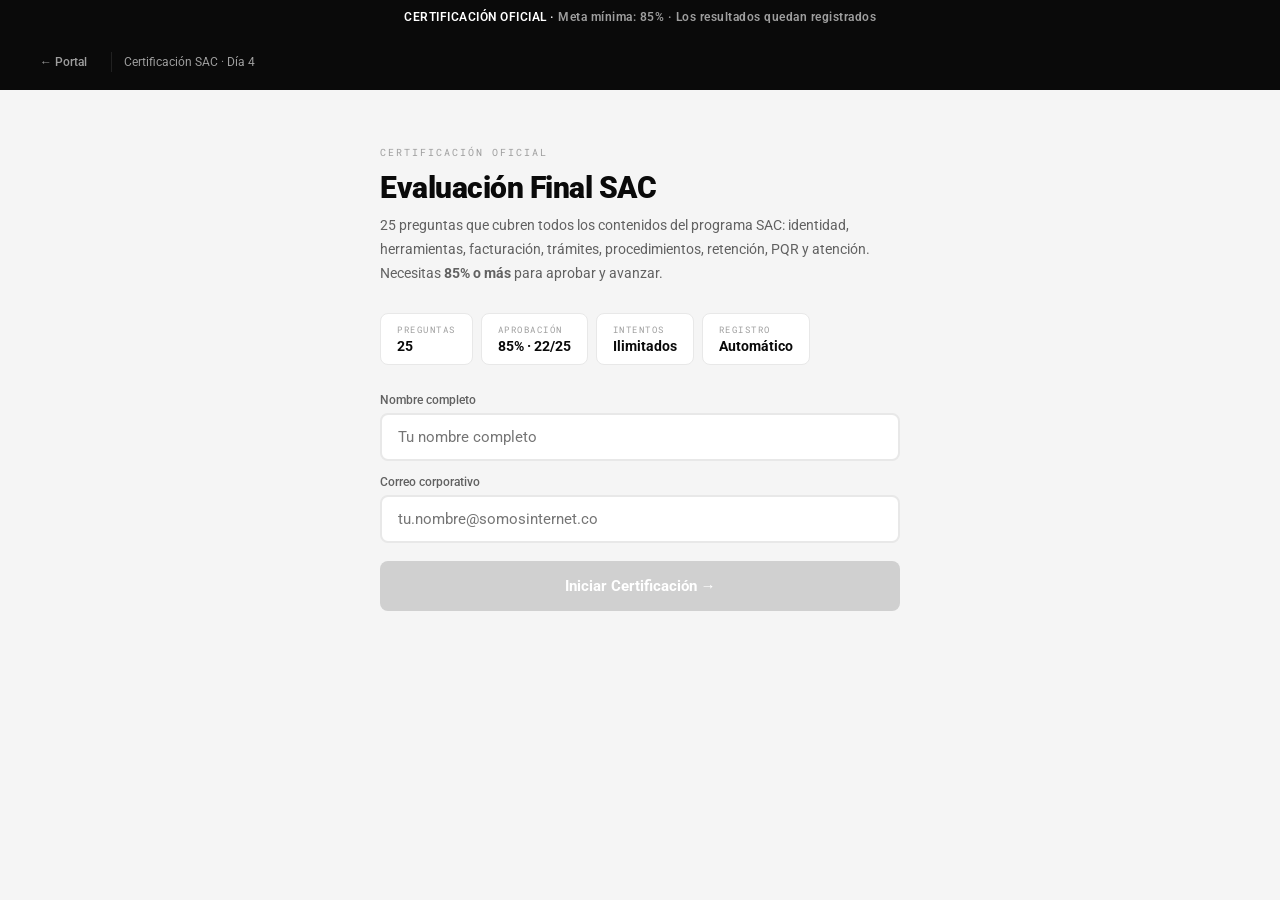
==== certificacion-sac.html @ 959b9292 "Add files via upload Portal inicial" ====
<!DOCTYPE html>
<html lang="es">
<head>
<meta charset="UTF-8">
<meta name="viewport" content="width=device-width, initial-scale=1.0">
<title>Certificación SAC · Formación Inicial · Somos Internet</title>
<link rel="stylesheet" href="quiz-styles.css">
<style>
  .cert-banner {
    background: var(--black);
    color: var(--white);
    text-align: center;
    padding: 10px 20px;
    font-size: 12px;
    font-weight: 600;
    letter-spacing: 0.5px;
  }
  .cert-banner span { color: var(--gray-400); }
  .approval-indicator {
    display: flex;
    align-items: center;
    gap: 8px;
    background: var(--white);
    border: 1px solid var(--gray-200);
    border-radius: 8px;
    padding: 12px 16px;
    margin-bottom: 20px;
    font-size: 13px;
  }
  .approval-bar-wrap { flex: 1; height: 6px; background: var(--gray-200); border-radius: 3px; overflow: hidden; }
  .approval-bar { height: 100%; background: var(--black); border-radius: 3px; transition: width 0.3s; }
  .approval-bar.passing { background: var(--green); }
  .approval-pct { font-family: 'Roboto Mono', monospace; font-size: 12px; font-weight: 700; min-width: 36px; text-align: right; }
  .approval-target { font-size: 11px; color: var(--gray-400); white-space: nowrap; }
</style>
</head>
<body>

<div class="cert-banner">CERTIFICACIÓN OFICIAL · <span>Meta mínima: 85% · Los resultados quedan registrados</span></div>

<header class="site-header">
  <div class="header-left">
    <a href="index.html" class="header-back">← Portal</a>
    <div class="header-divider"></div>
    <span class="header-quiz-name">Certificación SAC · Día 4</span>
  </div>
  <div class="header-right" id="header-info"></div>
</header>

<!-- BIENVENIDA -->
<div id="screen-welcome" class="screen active">
  <div class="welcome-wrap">
    <p class="welcome-tag">Certificación Oficial</p>
    <h1 class="welcome-title">Evaluación Final SAC</h1>
    <p class="welcome-desc">25 preguntas que cubren todos los contenidos del programa SAC: identidad, herramientas, facturación, trámites, procedimientos, retención, PQR y atención. Necesitas <strong>85% o más</strong> para aprobar y avanzar.</p>
    <div class="info-chips">
      <div class="chip"><div class="chip-label">Preguntas</div><div class="chip-value">25</div></div>
      <div class="chip"><div class="chip-label">Aprobación</div><div class="chip-value">85% · 22/25</div></div>
      <div class="chip"><div class="chip-label">Intentos</div><div class="chip-value">Ilimitados</div></div>
      <div class="chip"><div class="chip-label">Registro</div><div class="chip-value">Automático</div></div>
    </div>
    <div class="form-field">
      <label class="form-label" for="input-nombre">Nombre completo</label>
      <input class="form-input" id="input-nombre" type="text" placeholder="Tu nombre completo" oninput="validateForm()">
    </div>
    <div class="form-field">
      <label class="form-label" for="input-email">Correo corporativo</label>
      <input class="form-input" id="input-email" type="email" placeholder="tu.nombre@somosinternet.co" oninput="validateForm()">
      <span class="form-hint error-msg" id="email-error">El correo debe ser @somosinternet.co</span>
    </div>
    <button class="btn-primary" id="btn-start" onclick="iniciarQuiz()" disabled>Iniciar Certificación →</button>
  </div>
</div>

<!-- QUIZ -->
<div id="screen-quiz" class="screen">
  <div class="quiz-wrap">
    <div class="progress-header">
      <span class="progress-text" id="prog-txt">Pregunta 1 de 25</span>
      <span class="progress-score" id="prog-score">✓ 0 correctas</span>
    </div>
    <div class="progress-track"><div class="progress-fill" id="prog-fill" style="width:0%"></div></div>
    <div class="approval-indicator">
      <span class="approval-target">Meta 85%</span>
      <div class="approval-bar-wrap"><div class="approval-bar" id="approval-bar" style="width:0%"></div></div>
      <span class="approval-pct" id="approval-pct">0%</span>
    </div>
    <span class="nivel-pill" id="nivel-pill">🟡 Medio</span>
    <div class="question-card">
      <div class="q-eyebrow" id="q-num">Pregunta 1</div>
      <div class="q-text" id="q-text"></div>
    </div>
    <div class="options" id="options-container"></div>
    <div class="feedback-box" id="feedback">
      <div class="fb-title" id="fb-title"></div>
      <div class="fb-body" id="fb-body"></div>
    </div>
    <button class="btn-next" id="btn-next" onclick="siguientePregunta()">Siguiente pregunta →</button>
  </div>
</div>

<!-- GUARDANDO -->
<div id="screen-sending" class="screen">
  <div class="sending-wrap">
    <div class="spinner"></div>
    <p style="font-size:16px;font-weight:700;">Guardando certificación...</p>
    <p style="color:#9E9E9E;margin-top:8px;font-size:13px;">Un momento</p>
  </div>
</div>

<!-- RESULTADOS -->
<div id="screen-results" class="screen">
  <div class="results-wrap">
    <div class="score-block">
      <div class="score-circle" id="score-circle">
        <div class="score-pct" id="res-pct">0%</div>
        <div class="score-frac" id="res-frac">0/25</div>
      </div>
      <div class="score-info">
        <div class="score-name" id="res-name"></div>
        <div class="score-status" id="res-status"></div>
        <div class="score-msg" id="res-msg"></div>
      </div>
    </div>

    <div class="nivel-breakdown">
      <div class="nb-cell"><div class="nb-val facil" id="nb-facil">—</div><div class="nb-label">🟢 Fácil</div></div>
      <div class="nb-cell"><div class="nb-val medio" id="nb-medio">—</div><div class="nb-label">🟡 Medio</div></div>
      <div class="nb-cell"><div class="nb-val dificil" id="nb-dificil">—</div><div class="nb-label">🔴 Difícil</div></div>
    </div>

    <div class="cheat-alert" id="cheat-alert">
      <strong>⚠ Actividad registrada durante la evaluación</strong>
      <span id="cheat-detail"></span>
    </div>

    <div class="sync-msg" id="sync-msg"></div>

    <div class="review-section">
      <div class="review-title">Revisión de respuestas</div>
      <div class="review-list" id="review-list"></div>
    </div>

    <button class="btn-retry" onclick="reiniciar()">Volver a intentar</button>
    <button class="btn-portal" onclick="window.location.href='index.html'">← Volver al Portal</button>
  </div>
</div>

<script src="quiz-engine.js"></script>
<script>

// ── 25 PREGUNTAS CERTIFICACIÓN SAC ──────────────────────────────
// Cobertura: identidad (3) · herramientas (2) · planes (2) ·
// facturación (3) · prorrateo (2) · estados del servicio (2) ·
// trámites-traslado (2) · suspensión temporal (2) ·
// cambio titular (1) · tickets-escalamientos (2) · retención (2) ·
// PQR (2) · protección datos (1)
const PREGUNTAS_CERT = [
  // ── IDENTIDAD Y MARCA ────────────────────────────────────────
  {
    nivel: 'facil',
    texto: '¿Cuáles son los tres diferenciadores principales de Somos frente a una Telco tradicional como Claro o Tigo?',
    opciones: [
      'Precios más bajos en todos los planes, cobertura nacional y servicio 24/7',
      'Sin cláusula de permanencia, velocidades simétricas reales y 30 días de prueba gratuita',
      'Fibra óptica propia, técnicos tercerizados y facturación digital',
      'Atención 24/7, cobertura en todas las ciudades y sin límite de datos',
    ],
    correcta: 1,
    explicacion: 'Los diferenciadores clave de Somos son: sin cláusula de permanencia (el cliente puede irse cuando quiera sin penalización), velocidades simétricas reales (misma velocidad de subida y bajada) y 30 días de prueba gratuita. Los técnicos son propios, no tercerizados.',
  },
  {
    nivel: 'facil',
    texto: '¿Qué tipo de cliente es considerado B2B VIP en Somos?',
    opciones: [
      'Cualquier empresa que pague con NIT, sin importar el monto',
      'El cliente que tiene exactamente 10 servicios activos simultáneos',
      'Un cliente que cumple uno o más criterios: múltiples servicios, NIT madre/hijos, facturación significativa, múltiples sedes o cuenta estratégica con KAM asignado',
      'Solo los clientes de grandes corporaciones con más de 500 empleados',
    ],
    correcta: 2,
    explicacion: 'B2B VIP no tiene un criterio único — puede cumplir uno o varios: múltiples servicios activos, estructura NIT madre/hijos, facturación mensual significativa, múltiples sedes, cuenta estratégica o con KAM asignado. No es un número fijo de servicios ni un tamaño mínimo de empresa.',
  },
  {
    nivel: 'medio',
    texto: 'El protocolo de validación de identidad establece que hay 3 datos obligatorios. ¿Cuáles son y en qué momento se documenta que la validación fue exitosa?',
    opciones: [
      'Nombre, documento y correo. Se documenta después de gestionar el caso.',
      'Nombre completo del titular, número de documento registrado en Artemis y teléfono de contacto. Se documenta ANTES de gestionar cualquier acción.',
      'Nombre, documento y dirección del servicio. Se documenta solo si el cliente lo solicita.',
      'Nombre, correo y número de cuenta. Se documenta al cerrar la interacción.',
    ],
    correcta: 1,
    explicacion: 'Los 3 datos obligatorios son: nombre completo del titular, documento de identidad registrado en Artemis y teléfono de contacto. La documentación en Artemis de que la validación fue exitosa se hace ANTES de gestionar — no al final. Si no se documenta, el proceso no es válido.',
  },
  // ── HERRAMIENTAS ─────────────────────────────────────────────
  {
    nivel: 'facil',
    texto: '¿Cuál es la función específica de cada herramienta? Artemis · Selene · Wompi · Voxiplant',
    opciones: [
      'Artemis = pagos · Selene = CRM · Wompi = chats · Voxiplant = monitoreo red',
      'Artemis = CRM y facturación · Selene = chats WhatsApp · Wompi = pasarela de pago · Voxiplant = plataforma de llamadas',
      'Artemis = CRM y facturación · Selene = llamadas · Wompi = tickets · Voxiplant = chats',
      'Artemis = monitoreo · Selene = CRM · Wompi = facturación · Voxiplant = pagos',
    ],
    correcta: 1,
    explicacion: 'Artemis es el CRM y sistema de facturación (perfiles, estados, trámites). Selene centraliza los chats de WhatsApp. Wompi es la pasarela de pago principal para verificar y localizar pagos. Voxiplant es la plataforma de llamadas.',
  },
  {
    nivel: 'medio',
    texto: 'Un cliente dice que pagó hace 3 días y no puede navegar. Al buscar en Wompi no aparece ningún pago reciente con su documento. ¿Cuál es el proceso correcto?',
    opciones: [
      'Reconectar el servicio porque el cliente dice que pagó y la buena fe es suficiente',
      'Decirle que el pago no existe y que debe volver a pagar para reconectar',
      'Buscar también en PayU (pasarela legacy), y si tampoco aparece, crear un ticket de verificación de pago con todos los datos del cliente e informarle el tiempo de respuesta del Back Office',
      'Pedirle el comprobante de pago y reconectar inmediatamente si lo envía',
    ],
    correcta: 2,
    explicacion: 'El proceso es: 1) Buscar en Wompi (pasarela actual). 2) Si no aparece, buscar en PayU (pasarela legacy para pagos anteriores). 3) Si tampoco aparece, crear ticket de verificación de pago — nunca reconectar sin verificación en el sistema, pero tampoco pedirle que vuelva a pagar sin confirmar primero.',
  },
  // ── PLANES ──────────────────────────────────────────────────
  {
    nivel: 'facil',
    texto: 'Un cliente vive en un edificio estrato 5 y quiere el plan PRO 2.0. ¿Cuánto paga y qué incluye?',
    opciones: [
      '$100.000/mes · hasta 2 Gbps · routers ilimitados · equipo Orb · soporte VIP 24/7',
      '$120.000/mes · hasta 2 Gbps · routers ilimitados · equipo Orb · soporte VIP 24/7',
      '$120.000/mes · hasta 1 Gbps · hasta 2 routers · sin Orb · soporte 24/7 estándar',
      '$100.000/mes · hasta 2 Gbps · hasta 2 routers · equipo Orb · soporte VIP 24/7',
    ],
    correcta: 1,
    explicacion: 'Para estratos 4, 5 y 6 el plan PRO 2.0 cuesta $120.000/mes (IVA incluido). Incluye: hasta 2 Gbps, puntos cableados ilimitados, routers ilimitados, equipo Orb y soporte VIP 24/7. Los $100.000 son para estratos 1, 2 y 3.',
  },
  {
    nivel: 'medio',
    texto: 'Un cliente con el plan "PRO 750 megas" llama preguntando si puede renovar ese plan. ¿Qué le dices?',
    opciones: [
      'Que sí puede renovar el plan porque es un cliente activo',
      'Que ese plan ya no está vigente — no se puede contratar ni renovar, aunque clientes activos pueden mantenerlo si ya lo tienen',
      'Que debe actualizar obligatoriamente al PRO 2.0',
      'Que debe comunicarse con el área comercial para tramitar la renovación',
    ],
    correcta: 1,
    explicacion: 'El plan PRO 750 megas está en la lista de planes no vigentes. No se puede contratar ni renovar. Si el cliente ya lo tiene activo, puede mantenerlo, pero no puede ser re-contratado. Es importante explicarlo correctamente sin generar alarma ni forzar un cambio de plan.',
  },
  // ── FACTURACIÓN ─────────────────────────────────────────────
  {
    nivel: 'facil',
    texto: '¿Qué diferencia hay entre la facturación automática y la manual en Somos?',
    opciones: [
      'La automática es para clientes PRO y la manual para clientes Essential',
      'La automática genera el link de pago por sistema y lo envía 10 días antes del vencimiento. La manual es para clientes especiales como B2B VIP: Finanzas genera la factura electrónica y el cliente paga directamente a una cuenta bancaria',
      'Ambas son iguales — la diferencia es solo el canal por el que llega al cliente (correo vs WhatsApp)',
      'La automática aplica cuando el cliente tiene domiciliación bancaria y la manual cuando paga en efectivo',
    ],
    correcta: 1,
    explicacion: 'La facturación automática genera el link de pago por sistema y lo envía 10 días antes del vencimiento. La manual es para clientes especiales (B2B VIP): Finanzas genera la factura electrónica y el cliente paga directamente a una cuenta bancaria. El analista no crea pre-invoice para clientes B2B VIP — escala al BPO si no encuentran la factura en Wompi.',
  },
  {
    nivel: 'medio',
    texto: 'Un cliente B2B VIP llama diciendo que no recibió su factura del mes. ¿Qué hace el analista?',
    opciones: [
      'Crear un pre-invoice desde Artemis y enviárselo por WhatsApp',
      'Buscar la factura en Wompi y enviársela si está disponible. Si no aparece en Wompi, escalar al BPO — no crear pre-invoice para estos clientes',
      'Transferirlo al área comercial porque los B2B VIP tienen ejecutivo asignado',
      'Reenviarle el link de pago automático que el sistema genera',
    ],
    correcta: 1,
    explicacion: 'Para B2B VIP: 1) Buscar en Wompi si está disponible. 2) Si no aparece, escalar al BPO. NO se crea pre-invoice para clientes B2B VIP — ese proceso aplica solo para clientes B2C. Los B2B VIP tienen facturación manual gestionada por Finanzas.',
  },
  {
    nivel: 'medio',
    texto: '¿Cuándo se envía el link de pago al cliente y cómo se hace correctamente?',
    opciones: [
      'Siempre que el cliente lo pide, se genera desde Wompi y se envía por WhatsApp personal del analista',
      'Solo cuando el cliente no ha recibido el link automático. Se verifica primero en Artemis que el automático no llegó, se confirma el canal registrado y se reenvía desde Artemis por canal oficial',
      'El link se envía automáticamente todos los días 1 del mes sin intervención del analista',
      'Se envía siempre por correo electrónico 30 días antes del vencimiento',
    ],
    correcta: 1,
    explicacion: 'El link de pago solo se reenvía cuando el automático no llegó. El proceso: 1) Verificar en Artemis que el link automático fue enviado y no llegó. 2) Confirmar el número de WhatsApp o correo registrado. 3) Reenviar desde Artemis por canal oficial. Nunca por canales personales del analista.',
  },
  // ── PRORRATEO ───────────────────────────────────────────────
  {
    nivel: 'medio',
    texto: 'CASO\n\nAndrés Torres dice: "Me cobraron $87.000 este mes pero mi plan Essential (estrato 1-3) es de $63.000. ¿Por qué me cobraron más?"\n\nEl servicio se activó el día 14 del mes. ¿Cuál es la explicación correcta?',
    opciones: [
      'Hubo un error en el sistema — se debe escalar a Cobranzas para que lo corrijan',
      'Le aplicaron un descuento por ser cliente nuevo que solo aplica el primer mes',
      'El cobro corresponde a un prorrateo: $63.000 ÷ 30 días = $2.100/día × ~17 días activos desde el día 14 = ~$35.700, más el mes siguiente adelantado. Eso no suma $87.000 — hay que revisar si hay otro cargo adicional',
      'Es el cobro proporcional a los días de servicio activo desde el día 14 hasta el final del ciclo',
    ],
    correcta: 3,
    explicacion: '$63.000 ÷ 30 días = $2.100/día. Con activación el día 14, tuvo ~17 días activos: 17 × $2.100 ≈ $35.700. La factura de $87.000 no corresponde solo al prorrateo del plan — hay que revisar qué otros servicios o cargos adicionales están incluidos. La respuesta D es la más correcta conceptualmente aunque debe complementarse con una revisión.',
  },
  {
    nivel: 'dificil',
    texto: 'Un cliente con plan Essential ($75.000/mes, estrato 4) activó un TV Box adicional ($10.000/mes) hace 20 días, con ciclo de facturación de 30 días. ¿Cuánto aprox. incluye la próxima factura por concepto del TV Box?',
    opciones: [
      '$10.000 — el mes completo del TV Box',
      '$6.667 — solo el prorrateo de 20 días ya consumidos',
      '$16.667 — el prorrateo de 20 días ($6.667) más el mes recurrente adelantado ($10.000)',
      '$20.000 — cobro doble por política de activación tardía',
    ],
    correcta: 2,
    explicacion: '$10.000 ÷ 30 días = $333/día. Prorrateo de 20 días = $333 × 20 = $6.667. Más el mes recurrente adelantado de $10.000. Total por TV Box = ~$16.667. Esto es normal y se explica al cliente como el ajuste para alinear el TV Box con la fecha de corte de su cuenta.',
  },
  // ── ESTADOS DEL SERVICIO ─────────────────────────────────────
  {
    nivel: 'facil',
    texto: '¿Cuál es la diferencia fundamental entre un servicio en estado "Congelado" y uno en estado "Suspendido"?',
    opciones: [
      'Congelado = sin internet pero sigue facturando. Suspendido = sin internet y sin facturación',
      'Congelado = suspensión temporal voluntaria del cliente con factura congelada y fecha de reactivación definida. Suspendido = corte por mora que se reactiva al verificar el pago',
      'Ambos significan que el cliente no tiene internet — la diferencia es solo administrativa',
      'Congelado = traslado en proceso. Suspendido = cancelación definitiva',
    ],
    correcta: 1,
    explicacion: 'Congelado = el cliente pidió voluntariamente pausar el servicio por un período definido (30-60 días). La factura se congela — no hay cobro durante ese tiempo. Se reactiva automáticamente en la fecha acordada. Suspendido = corte por falta de pago (mora). Se reactiva al verificar el pago en el sistema. Confundirlos es uno de los errores más comunes y tiene impacto directo en la gestión.',
  },
  {
    nivel: 'medio',
    texto: 'Un servicio aparece como "Retirado" en Artemis. El cliente llama diciendo que canceló hace 3 meses pero ahora quiere volver a contratar. ¿Qué pasa?',
    opciones: [
      'Se puede reconectar el servicio directamente desde Artemis sin trámite adicional',
      'El estado Retirado significa cancelación definitiva — requiere un nuevo proceso de instalación completo, no una simple reactivación',
      'Se puede reactivar pagando la deuda pendiente si la hay',
      'El servicio Retirado se puede reconectar dentro de los 6 meses siguientes a la cancelación',
    ],
    correcta: 1,
    explicacion: 'El estado Retirado es cancelación definitiva — el servicio fue desinstalado. No se puede reconectar como una simple reactivación. Requiere un proceso nuevo de instalación completo, como si fuera un cliente nuevo. Esto es diferente a Suspendido (que sí se reactiva con el pago) o Congelado (que se reactiva automáticamente).',
  },
  // ── TRASLADO ─────────────────────────────────────────────────
  {
    nivel: 'medio',
    texto: '¿Cuáles son los dos requisitos MÁS IMPORTANTES a verificar antes de poder gestionar un traslado de servicio?',
    opciones: [
      'Que el cliente tenga más de 3 meses de antigüedad y que su plan sea el más reciente',
      'Que la suscripción esté en estado ACTIVO y que exista cobertura de Somos en la nueva dirección',
      'Que el cliente esté al día en pagos y que la nueva dirección esté en la misma ciudad',
      'Que no haya visitas técnicas pendientes y que el cliente firme una nueva cláusula',
    ],
    correcta: 1,
    explicacion: 'Los dos requisitos fundamentales para un traslado son: 1) Suscripción en estado ACTIVO — si está Suspendida, el cliente debe normalizar su cuenta primero. 2) Cobertura en la nueva dirección — se verifica en Artemis desde el menú Expansión > Sites. Sin estos dos, no se puede proceder con el traslado.',
  },
  {
    nivel: 'dificil',
    texto: 'Al gestionar un traslado, el sistema muestra que el nuevo edificio es estrato 3 pero el cliente venía pagando $120.000/mes (PRO 2.0, estrato 4-6). ¿Qué debe hacer el analista?',
    opciones: [
      'Crear el traslado con el mismo precio porque el cliente ya es cliente activo',
      'Informar al cliente que el plan y su valor pueden ajustarse según el estrato socioeconómico del nuevo edificio y explicarle el nuevo precio ($100.000/mes para PRO 2.0 en estrato 1-3) antes de confirmar el traslado',
      'Cancelar el traslado porque no se pueden gestionar cambios de precio simultáneos con traslados',
      'Aplicar el nuevo precio directamente sin consultar al cliente porque es un ajuste automático del sistema',
    ],
    correcta: 1,
    explicacion: 'El analista debe informar proactivamente al cliente que el precio puede cambiar según el estrato del nuevo edificio. En este caso, el PRO 2.0 en estrato 3 cuesta $100.000/mes (vs $120.000/mes actual). Se informa antes de confirmar — no se aplica sin consultar, pero tampoco se bloquea el traslado por eso.',
  },
  // ── SUSPENSIÓN TEMPORAL ──────────────────────────────────────
  {
    nivel: 'medio',
    texto: 'Un cliente pide suspender su servicio por 45 días a partir de mañana porque se va de viaje. La suscripción está activa y ya pagó varias facturas. ¿Cuándo inicia realmente la suspensión?',
    opciones: [
      'Mañana, como el cliente lo pidió',
      'En la próxima fecha de corte — la suspensión siempre inicia en la próxima fecha de corte, no en la fecha de solicitud',
      'El mismo día que se crea la solicitud en Artemis',
      'En la fecha que el analista defina según disponibilidad del sistema',
    ],
    correcta: 1,
    explicacion: 'La suspensión temporal SIEMPRE inicia en la próxima fecha de corte, independientemente de la fecha en que se solicite. Esto es una regla sin excepción que debe comunicarse al cliente claramente al momento de gestionar la solicitud para evitar malentendidos.',
  },
  {
    nivel: 'dificil',
    texto: 'CASO\n\nCarlos Jiménez usó una suspensión temporal de 30 días en febrero. Ahora en noviembre quiere suspender nuevamente por 60 días. La suscripción está activa y facturable.\n\n¿La solicitud procede?',
    opciones: [
      'Sí — han pasado más de 6 meses desde la última suspensión',
      'No — la suspensión temporal solo puede usarse una vez por año y ya fue utilizada en el mismo año calendario',
      'Sí — pero solo puede pedir 30 días porque ya usó 30 días del cupo anual de 60',
      'Depende — si el formador aprueba, se puede hacer una excepción',
    ],
    correcta: 1,
    explicacion: 'La suspensión temporal es un beneficio que solo puede utilizarse UNA VEZ POR AÑO. Carlos ya usó su cupo en febrero del mismo año. Aunque ahora quiere suspender en noviembre, y aunque han pasado varios meses, sigue siendo el mismo año. La solicitud no procede y debe informársele correctamente.',
  },
  // ── CAMBIO DE TITULARIDAD ────────────────────────────────────
  {
    nivel: 'dificil',
    texto: 'CASO\n\nSofia Herrera llama diciendo que su mamá (titular del servicio) falleció hace un mes y quiere poner el servicio a su nombre. No tiene ningún tipo de contacto posible con la titular anterior.\n\n¿Cuál es la acción correcta?',
    opciones: [
      'Actualizar el nombre en Artemis inmediatamente por razones humanitarias',
      'El trámite normal de cambio de titularidad no aplica porque el titular no puede autorizar. Escalar el caso a Back Office o área legal especificando la situación, ya que requiere tratamiento especial con documentación de sucesión o equivalente',
      'Cancelar el servicio de la mamá e iniciar una nueva instalación a nombre de Sofía',
      'Negarse a gestionar porque sin autorización del titular nunca se puede hacer nada',
    ],
    correcta: 1,
    explicacion: 'Este es un caso especial — el titular no puede dar autorización porque falleció. El proceso estándar de cambio de titularidad no aplica directamente. El analista debe escalar a Back Office o área legal especificando la situación para que se gestione con la documentación apropiada (documento de defunción, etc.). No se actualiza en Artemis directamente, pero tampoco se niega el servicio sin orientar al cliente.',
  },
  // ── TICKETS Y ESCALAMIENTOS ──────────────────────────────────
  {
    nivel: 'medio',
    texto: '¿Cuál es la información obligatoria que debe tener un ticket antes de enviarlo a Back Office?',
    opciones: [
      'Nombre del cliente y descripción breve del problema',
      'Número de cuenta · Descripción del caso en hechos concretos · Historial de contactos previos · Lo que el cliente espera como solución',
      'Número de caso, nombre del analista y fecha de creación',
      'Solo el número de cuenta y el tipo de ticket',
    ],
    correcta: 1,
    explicacion: 'Un ticket incompleto genera un retraso porque Back Office lo devuelve. Los 4 datos obligatorios son: número de cuenta, descripción en hechos concretos (no opiniones ni interpretaciones), historial de contactos previos y lo que el cliente espera como solución. Sin esta información, el BO no puede gestionar.',
  },
  {
    nivel: 'dificil',
    texto: 'CASO\n\nUn cliente necesita urgente un link de pago manual porque el sistema no lo generó. Ya pasaron las 3:00 PM y el Back Office cierra a las 5:00 PM. El analista crea el ticket pero no coloca el monto ni el canal de envío porque "eso lo sabe el BO".\n\n¿Qué problema genera esto?',
    opciones: [
      'Ninguno — el BO tiene acceso a Artemis y puede ver toda la información del cliente',
      'El ticket será devuelto por información incompleta. El BO necesita el monto y el canal explícitos en el ticket — si se devuelve fuera de horario, el cliente sigue sin poder pagar. El error está en el analista, no en el BO',
      'El BO puede asumir el canal por defecto (WhatsApp) y gestionar con el monto de la última factura',
      'No es un error grave porque los tickets urgentes tienen prioridad automática',
    ],
    correcta: 1,
    explicacion: 'Esta es exactamente la situación de error crítico en tickets de link manual. El BO NECESITA el monto y el canal explícitos — no los asume ni los busca. Un ticket incompleto se devuelve. Si se devuelve tarde, el cliente no puede pagar ese día. La responsabilidad es del analista que creó el ticket incompleto.',
  },
  // ── RETENCIÓN ────────────────────────────────────────────────
  {
    nivel: 'medio',
    texto: 'Un cliente dice que se quiere ir porque Claro le ofrece lo mismo más barato. ¿Cuál es la secuencia correcta de acciones en retención?',
    opciones: [
      'Ofrecerle inmediatamente un 20% de descuento para retenerlo antes de que cuelgue',
      'Identificar la causa raíz escuchando sin interrumpir → responder con diferenciadores de Somos (velocidades simétricas, sin permanencia, 30 días gratis, técnicos propios) → solo si persiste, escalar a ofertas según protocolo',
      'Transferirlo al área de Retención porque ese caso supera las competencias del analista de PQR',
      'Decirle que Claro tiene mala calidad y convencerlo de que Somos es mejor sin escuchar su motivo real',
    ],
    correcta: 1,
    explicacion: 'El protocolo de retención es escalonado: primero escuchar para identificar la causa raíz, luego responder con los diferenciadores reales de Somos, y solo si el cliente persiste, escalar a ofertas concretas. El 50% de descuento jamás es la primera oferta. No se invalida lo que ofrece la competencia sin primero entender por qué el cliente quiere irse.',
  },
  // ── PQR ─────────────────────────────────────────────────────
  {
    nivel: 'medio',
    texto: '¿Cuándo se debe abrir un formulario de PQR y cuál es el tiempo de respuesta que se le da al cliente?',
    opciones: [
      'Siempre que el cliente llama. Tiempo de respuesta: 5 días hábiles',
      'Solo cuando el cliente exige una corrección formal o deja constancia de una insatisfacción. Tiempo: 15 días hábiles. Se entrega el CUN como constancia del radicado',
      'Solo para quejas por facturación. Tiempo: 30 días calendario',
      'Cuando el analista considera que el caso es complejo. No hay tiempo fijo de respuesta',
    ],
    correcta: 1,
    explicacion: 'PQR se abre cuando el cliente exige corrección de algo o formaliza una insatisfacción — no para consultas informativas simples. El tiempo de respuesta es 15 días hábiles. El CUN es obligatorio: es la constancia del radicado que debe entregarse al cliente y registrarse en Artemis. Sin CUN, el caso no existe en el sistema.',
  },
  {
    nivel: 'dificil',
    texto: 'Al llenar el formulario de PQR, el cliente dice literalmente: "Es que el internet siempre me falla y ya estoy muy cansado de tanto inconveniente con esta empresa". ¿Cómo se escribe en el campo descripción del formulario?',
    opciones: [
      '"El cliente reporta intermitencia en el servicio de internet y expresa inconformidad con la calidad del servicio"',
      '"El cliente dice que el internet siempre le falla y que está muy cansado de tantos inconvenientes con la empresa" — se transcribe TAL CUAL lo dice el cliente, sin modificar ni interpretar',
      '"Se evidencia problema técnico recurrente con posible causa en el nodo del edificio"',
      '"Cliente insatisfecho por fallas técnicas — se requiere revisión prioritaria por parte del área de Soporte"',
    ],
    correcta: 1,
    explicacion: 'El campo descripción del formulario de PQR debe transcribirse TAL CUAL lo dice el cliente — sin modificar, sin interpretar, sin usar lenguaje técnico que el cliente no usó. Esto es una regla crítica del proceso PQR. Las opciones A, C y D son interpretaciones o reescrituras del analista, lo cual no está permitido.',
  },
  // ── PROTECCIÓN DE DATOS ──────────────────────────────────────
  {
    nivel: 'dificil',
    texto: 'Un cliente pide el teléfono de su vecino del apto 502 que también tiene Somos, para devolverle un router prestado. ¿Qué haces?',
    opciones: [
      'Buscar al vecino en Artemis y compartir el teléfono ya que es para algo positivo',
      'Pedirle el nombre del vecino, verificar si es cliente y compartir solo el teléfono si coincide',
      'Explicarle que bajo ninguna circunstancia se comparten datos de un cliente con otro tercero (Ley 1581 de 2012) y sugerirle una alternativa para contactar a su vecino por otros medios',
      'Transferir la solicitud al área legal para que ellos decidan si procede',
    ],
    correcta: 2,
    explicacion: 'Bajo ninguna circunstancia se comparten datos personales de un cliente con un tercero, sin importar el motivo. La Ley 1581 de 2012 (Ley de Protección de Datos) lo prohíbe sin autorización expresa del titular. El analista debe explicarlo con claridad y sugerir una alternativa (contactar directamente al vecino en persona, por ejemplo).',
  },
];

// ── Instancia del motor ─────────────────────────────────────────
const quiz = new SomosQuiz({
  title: 'Certificación SAC',
  quizId: 'certificacion_sac_dia4',
  minApproval: 85,
  preguntas: PREGUNTAS_CERT,
  shuffleQuestions: true,
  shuffleOptions: false,
  trackCheating: true,
});

// ── Validación y flujo ──────────────────────────────────────────
function validateForm() {
  const nombre = document.getElementById('input-nombre').value.trim();
  const email = document.getElementById('input-email').value.trim();
  const emailOk = /^[a-zA-Z0-9._%+-]+@somosinternet\.co$/i.test(email);
  const emailInput = document.getElementById('input-email');
  const emailError = document.getElementById('email-error');
  if (email.length > 5 && !emailOk) { emailInput.classList.add('error'); emailError.style.display = 'block'; }
  else { emailInput.classList.remove('error'); emailError.style.display = 'none'; }
  document.getElementById('btn-start').disabled = !(nombre.length >= 3 && emailOk);
}

function showScreen(id) {
  document.querySelectorAll('.screen').forEach(s => s.classList.remove('active'));
  document.getElementById(id).classList.add('active');
  window.scrollTo(0, 0);
}

function iniciarQuiz() {
  const nombre = document.getElementById('input-nombre').value.trim();
  const email = document.getElementById('input-email').value.trim();
  quiz.start(nombre, email);
  document.getElementById('header-info').textContent = nombre;
  showScreen('screen-quiz');
  renderPregunta();
  quiz.markQuestionStart();
}

function updateApprovalBar() {
  const total = quiz.preguntasActivas.length;
  const remaining = total - quiz.current;
  const maxPossible = quiz.score + remaining;
  const currentPct = quiz.current > 0 ? Math.round((quiz.score / quiz.current) * 100) : 0;
  const bar = document.getElementById('approval-bar');
  const pctEl = document.getElementById('approval-pct');
  if (quiz.current > 0) {
    pctEl.textContent = currentPct + '%';
    bar.style.width = Math.min(currentPct, 100) + '%';
    bar.className = 'approval-bar' + (currentPct >= 85 ? ' passing' : '');
  }
}

function renderPregunta() {
  const q = quiz.preguntasActivas[quiz.current];
  const total = quiz.preguntasActivas.length;
  const pct = Math.round((quiz.current / total) * 100);
  document.getElementById('prog-fill').style.width = pct + '%';
  document.getElementById('prog-txt').textContent = `Pregunta ${quiz.current + 1} de ${total}`;
  document.getElementById('prog-score').textContent = `✓ ${quiz.score} correctas`;
  const pill = document.getElementById('nivel-pill');
  pill.textContent = nivelLabel(q.nivel);
  pill.className = 'nivel-pill ' + nivelBadgeClass(q.nivel);
  document.getElementById('q-num').textContent = `Pregunta ${quiz.current + 1}`;
  document.getElementById('q-text').textContent = q.texto;
  const container = document.getElementById('options-container');
  container.innerHTML = '';
  const letters = ['A', 'B', 'C', 'D'];
  q.opciones.forEach((op, i) => {
    const div = document.createElement('div');
    div.className = 'option';
    div.innerHTML = `<span class="opt-letter">${letters[i]}</span><span>${op}</span>`;
    div.onclick = () => seleccionar(i);
    container.appendChild(div);
  });
  document.getElementById('feedback').style.display = 'none';
  document.getElementById('btn-next').style.display = 'none';
  updateApprovalBar();
}

function seleccionar(idx) {
  const result = quiz.answer(idx);
  const opts = document.querySelectorAll('.option');
  opts.forEach(o => { o.classList.add('disabled'); o.onclick = null; });
  opts[idx].classList.add(result.isCorrect ? 'correct' : 'wrong');
  if (!result.isCorrect) opts[result.correcta].classList.add('correct');
  const fb = document.getElementById('feedback');
  const title = document.getElementById('fb-title');
  fb.className = 'feedback-box ' + (result.isCorrect ? 'correct' : 'wrong');
  title.className = 'fb-title ' + (result.isCorrect ? 'correct' : 'wrong');
  title.textContent = result.isCorrect ? '✅ ¡Correcto!' : '❌ Incorrecto';
  document.getElementById('fb-body').textContent = result.explicacion;
  fb.style.display = 'block';
  document.getElementById('prog-score').textContent = `✓ ${quiz.score} correctas`;
  const btn = document.getElementById('btn-next');
  btn.textContent = quiz.current < quiz.preguntasActivas.length - 1 ? 'Siguiente pregunta →' : 'Ver resultados →';
  btn.style.display = 'block';
}

function siguientePregunta() {
  quiz.next();
  if (quiz.current < quiz.preguntasActivas.length) { renderPregunta(); quiz.markQuestionStart(); }
  else terminar();
}

async function terminar() {
  showScreen('screen-sending');
  const saved = await quiz.save();
  mostrarResultados(saved);
}

function mostrarResultados(saved) {
  const r = quiz.getResults();
  const approved = r.pct >= 85;
  document.getElementById('res-pct').textContent = r.pct + '%';
  document.getElementById('res-frac').textContent = r.score + '/' + r.total;
  document.getElementById('res-name').textContent = quiz.userName;
  const circle = document.getElementById('score-circle');
  circle.className = 'score-circle ' + (approved ? 'approved' : 'failed');
  const status = document.getElementById('res-status');
  status.className = 'score-status ' + (approved ? 'approved' : 'failed');
  status.textContent = approved ? '✅ CERTIFICACIÓN APROBADA' : '❌ NO APROBADO — Refuerzo requerido';
  document.getElementById('res-msg').textContent = resultMessage(r.pct, 85);
  ['facil', 'medio', 'dificil'].forEach(n => {
    const el = document.getElementById('nb-' + n);
    el.textContent = r.byNivel[n] ? r.byNivel[n].correct + '/' + r.byNivel[n].total : '—';
  });
  if (r.tabSwitches > 0 || r.focusLosses > 1) {
    const al = document.getElementById('cheat-alert');
    al.style.display = 'block';
    document.getElementById('cheat-detail').textContent = `Cambios de pestaña: ${r.tabSwitches} · Pérdidas de foco: ${r.focusLosses}. Esta información quedó registrada con el resultado.`;
  }
  const syncEl = document.getElementById('sync-msg');
  syncEl.style.display = 'block';
  syncEl.className = 'sync-msg ' + (saved ? 'sync-ok' : 'sync-fail');
  syncEl.textContent = saved ? '✅ Certificación registrada correctamente.' : '⚠ No se pudo registrar automáticamente. Informa tu puntaje al formador: ' + r.pct + '%';
  const list = document.getElementById('review-list');
  list.innerHTML = '';
  quiz.userAnswers.forEach((a, i) => {
    const div = document.createElement('div');
    div.className = 'review-item ' + (a.correcto ? 'ok' : 'fail');
    const qShort = a.pregunta.split('\n')[0].substring(0, 90) + (a.pregunta.length > 90 ? '…' : '');
    div.innerHTML = `<div class="ri-q">${a.correcto ? '✅' : '❌'} P${i + 1}: ${qShort}</div>
      ${!a.correcto ? `<div class="ri-answer">Tu respuesta: ${a.respuestaTxt}</div><div class="ri-answer">Respuesta correcta: ${a.correctaTxt}</div><div class="ri-exp">${a.explicacion}</div>` : ''}`;
    list.appendChild(div);
  });
  showScreen('screen-results');
}

function reiniciar() {
  document.getElementById('input-nombre').value = '';
  document.getElementById('input-email').value = '';
  document.getElementById('btn-start').disabled = true;
  showScreen('screen-welcome');
}
</script>
</body>
</html>
---- quiz-styles.css ----
/* quiz-styles.css — Estilos compartidos para todos los quizzes · Somos Internet */
@import url('https://fonts.googleapis.com/css2?family=Roboto:wght@300;400;500;700;900&family=Roboto+Mono:wght@400;500&display=swap');

*, *::before, *::after { box-sizing: border-box; margin: 0; padding: 0; }

:root {
  --black: #0A0A0A;
  --white: #FFFFFF;
  --gray-100: #F5F5F5;
  --gray-200: #E8E8E8;
  --gray-300: #D0D0D0;
  --gray-400: #9E9E9E;
  --gray-600: #616161;
  --gray-800: #212121;
  --green: #1A7A4A;
  --green-bg: #E6F4EC;
  --red: #C0392B;
  --red-bg: #FDECEA;
  --yellow: #7A6000;
  --yellow-bg: #FFF8E1;
}

body {
  font-family: 'Roboto', sans-serif;
  background: var(--gray-100);
  color: var(--black);
  min-height: 100vh;
}

/* ─── HEADER ─── */
.site-header {
  background: var(--black);
  padding: 0 28px;
  height: 56px;
  display: flex;
  align-items: center;
  justify-content: space-between;
  position: sticky;
  top: 0;
  z-index: 100;
}

.header-left {
  display: flex;
  align-items: center;
  gap: 12px;
}

.header-back {
  color: var(--gray-400);
  font-size: 12px;
  font-weight: 500;
  text-decoration: none;
  display: flex;
  align-items: center;
  gap: 6px;
  padding: 6px 12px;
  border-radius: 6px;
  transition: background 0.1s;
}

.header-back:hover { background: rgba(255,255,255,0.08); }

.header-divider {
  width: 1px;
  height: 20px;
  background: var(--gray-800);
}

.header-quiz-name {
  color: var(--gray-400);
  font-size: 12px;
  font-weight: 400;
}

.header-right {
  font-family: 'Roboto Mono', monospace;
  font-size: 11px;
  color: var(--gray-600);
}

/* ─── SCREENS ─── */
.screen { display: none; }
.screen.active { display: block; }

/* ─── WELCOME SCREEN ─── */
.welcome-wrap {
  max-width: 560px;
  margin: 56px auto;
  padding: 0 20px;
}

.welcome-tag {
  font-family: 'Roboto Mono', monospace;
  font-size: 10px;
  letter-spacing: 2px;
  text-transform: uppercase;
  color: var(--gray-400);
  margin-bottom: 12px;
}

.welcome-title {
  font-size: 30px;
  font-weight: 900;
  line-height: 1.1;
  letter-spacing: -0.5px;
  margin-bottom: 10px;
}

.welcome-desc {
  color: var(--gray-600);
  font-size: 14px;
  line-height: 1.7;
  margin-bottom: 28px;
}

.info-chips {
  display: flex;
  flex-wrap: wrap;
  gap: 8px;
  margin-bottom: 28px;
}

.chip {
  background: var(--white);
  border: 1px solid var(--gray-200);
  border-radius: 8px;
  padding: 10px 16px;
}

.chip-label {
  font-family: 'Roboto Mono', monospace;
  font-size: 9px;
  letter-spacing: 1.5px;
  text-transform: uppercase;
  color: var(--gray-400);
  margin-bottom: 3px;
}

.chip-value {
  font-size: 14px;
  font-weight: 700;
  color: var(--black);
}

.form-field {
  margin-bottom: 14px;
}

.form-label {
  font-size: 12px;
  font-weight: 500;
  color: var(--gray-600);
  margin-bottom: 6px;
  display: block;
}

.form-input {
  width: 100%;
  padding: 13px 16px;
  border: 2px solid var(--gray-200);
  border-radius: 8px;
  font-family: 'Roboto', sans-serif;
  font-size: 15px;
  outline: none;
  transition: border-color 0.15s;
  background: var(--white);
}

.form-input:focus { border-color: var(--black); }
.form-input.error { border-color: var(--red); }

.form-hint {
  font-size: 11px;
  color: var(--gray-400);
  margin-top: 5px;
}

.form-hint.error-msg {
  color: var(--red);
  display: none;
}

.btn-primary {
  width: 100%;
  background: var(--black);
  color: var(--white);
  border: none;
  border-radius: 8px;
  padding: 16px;
  font-family: 'Roboto', sans-serif;
  font-size: 15px;
  font-weight: 700;
  cursor: pointer;
  margin-top: 4px;
  transition: background 0.15s;
}

.btn-primary:hover { background: var(--gray-800); }
.btn-primary:disabled { background: var(--gray-300); cursor: not-allowed; }

/* ─── QUIZ SCREEN ─── */
.quiz-wrap {
  max-width: 680px;
  margin: 0 auto;
  padding: 28px 20px;
}

.progress-header {
  display: flex;
  justify-content: space-between;
  align-items: center;
  margin-bottom: 8px;
}

.progress-text {
  font-family: 'Roboto Mono', monospace;
  font-size: 11px;
  color: var(--gray-400);
}

.progress-score {
  font-size: 12px;
  font-weight: 700;
  color: var(--black);
}

.progress-track {
  height: 4px;
  background: var(--gray-200);
  border-radius: 2px;
  margin-bottom: 24px;
  overflow: hidden;
}

.progress-fill {
  height: 100%;
  background: var(--black);
  border-radius: 2px;
  transition: width 0.4s cubic-bezier(0.4, 0, 0.2, 1);
}

.nivel-pill {
  display: inline-flex;
  align-items: center;
  gap: 4px;
  padding: 4px 12px;
  border-radius: 20px;
  font-size: 11px;
  font-weight: 700;
  letter-spacing: 0.3px;
  margin-bottom: 16px;
}

.nivel-facil { background: var(--green-bg); color: var(--green); }
.nivel-medio { background: var(--yellow-bg); color: var(--yellow); }
.nivel-dificil { background: var(--red-bg); color: var(--red); }

.question-card {
  background: var(--white);
  border-radius: 12px;
  padding: 28px;
  margin-bottom: 16px;
  box-shadow: 0 1px 4px rgba(0,0,0,0.06);
}

.q-eyebrow {
  font-family: 'Roboto Mono', monospace;
  font-size: 10px;
  color: var(--gray-400);
  letter-spacing: 1px;
  text-transform: uppercase;
  margin-bottom: 10px;
}

.q-text {
  font-size: 16px;
  font-weight: 600;
  line-height: 1.65;
  white-space: pre-line;
}

.options {
  display: flex;
  flex-direction: column;
  gap: 10px;
  margin-bottom: 18px;
}

.option {
  background: var(--white);
  border: 2px solid var(--gray-200);
  border-radius: 10px;
  padding: 16px 18px;
  cursor: pointer;
  display: flex;
  align-items: flex-start;
  gap: 14px;
  font-size: 14px;
  line-height: 1.55;
  transition: border-color 0.12s, background 0.12s;
}

.option:hover:not(.disabled) {
  border-color: var(--black);
  background: var(--gray-100);
}

.option.selected { border-color: var(--black); background: var(--gray-100); }
.option.correct { border-color: var(--green); background: var(--green-bg); }
.option.wrong { border-color: var(--red); background: var(--red-bg); }
.option.disabled { cursor: default; }

.opt-letter {
  font-family: 'Roboto Mono', monospace;
  font-size: 11px;
  font-weight: 700;
  color: var(--gray-400);
  min-width: 18px;
  padding-top: 1px;
}

.option.correct .opt-letter { color: var(--green); }
.option.wrong .opt-letter { color: var(--red); }

.feedback-box {
  border-radius: 10px;
  padding: 16px 20px;
  margin-bottom: 18px;
  display: none;
  border-left: 4px solid;
}

.feedback-box.correct { background: var(--green-bg); border-color: var(--green); }
.feedback-box.wrong { background: var(--red-bg); border-color: var(--red); }

.fb-title {
  font-size: 13px;
  font-weight: 700;
  margin-bottom: 6px;
}

.fb-title.correct { color: var(--green); }
.fb-title.wrong { color: var(--red); }

.fb-body {
  font-size: 13px;
  line-height: 1.6;
  color: var(--gray-800);
}

.btn-next {
  width: 100%;
  background: var(--black);
  color: var(--white);
  border: none;
  border-radius: 8px;
  padding: 14px;
  font-family: 'Roboto', sans-serif;
  font-size: 14px;
  font-weight: 700;
  cursor: pointer;
  display: none;
  transition: background 0.12s;
}

.btn-next:hover { background: var(--gray-800); }

/* ─── SENDING SCREEN ─── */
.sending-wrap {
  text-align: center;
  padding: 80px 20px;
}

.spinner {
  width: 40px;
  height: 40px;
  border: 4px solid var(--gray-200);
  border-top-color: var(--black);
  border-radius: 50%;
  animation: spin 0.7s linear infinite;
  margin: 0 auto 20px;
}

@keyframes spin { to { transform: rotate(360deg); } }

/* ─── RESULTS SCREEN ─── */
.results-wrap {
  max-width: 640px;
  margin: 0 auto;
  padding: 40px 20px 80px;
}

.score-block {
  display: flex;
  align-items: center;
  gap: 24px;
  margin-bottom: 28px;
  background: var(--white);
  border-radius: 12px;
  padding: 28px;
  border: 1px solid var(--gray-200);
}

.score-circle {
  width: 100px;
  height: 100px;
  border-radius: 50%;
  background: var(--black);
  color: var(--white);
  display: flex;
  flex-direction: column;
  align-items: center;
  justify-content: center;
  flex-shrink: 0;
}

.score-circle.approved { background: var(--green); }
.score-circle.failed { background: var(--red); }

.score-pct {
  font-size: 32px;
  font-weight: 900;
  line-height: 1;
  letter-spacing: -1px;
}

.score-frac {
  font-size: 11px;
  color: rgba(255,255,255,0.6);
  margin-top: 2px;
}

.score-info {}

.score-name {
  font-size: 18px;
  font-weight: 700;
  margin-bottom: 4px;
}

.score-status {
  font-size: 13px;
  font-weight: 600;
  margin-bottom: 6px;
}

.score-status.approved { color: var(--green); }
.score-status.failed { color: var(--red); }
.score-status.neutral { color: var(--gray-600); }

.score-msg {
  font-size: 13px;
  color: var(--gray-600);
  line-height: 1.5;
}

.nivel-breakdown {
  display: grid;
  grid-template-columns: repeat(3, 1fr);
  gap: 10px;
  margin-bottom: 24px;
}

.nb-cell {
  background: var(--white);
  border: 1px solid var(--gray-200);
  border-radius: 10px;
  padding: 16px;
  text-align: center;
}

.nb-val {
  font-size: 22px;
  font-weight: 900;
  letter-spacing: -0.5px;
  margin-bottom: 2px;
}

.nb-val.facil { color: var(--green); }
.nb-val.medio { color: var(--yellow); }
.nb-val.dificil { color: var(--red); }

.nb-label {
  font-size: 11px;
  color: var(--gray-400);
}

/* Anti-cheat warning */
.cheat-alert {
  background: var(--yellow-bg);
  border: 1px solid #e0c84a;
  border-radius: 10px;
  padding: 14px 18px;
  margin-bottom: 20px;
  font-size: 13px;
  color: var(--yellow);
  display: none;
}

.cheat-alert strong { display: block; margin-bottom: 3px; }

.sync-msg {
  border-radius: 8px;
  padding: 12px 16px;
  font-size: 13px;
  margin-bottom: 20px;
  display: none;
}

.sync-ok { background: var(--green-bg); color: var(--green); }
.sync-fail { background: var(--yellow-bg); color: var(--yellow); }

.review-section {}

.review-title {
  font-size: 13px;
  font-weight: 700;
  color: var(--gray-600);
  text-transform: uppercase;
  letter-spacing: 0.5px;
  margin-bottom: 12px;
}

.review-list {
  display: flex;
  flex-direction: column;
  gap: 10px;
  margin-bottom: 28px;
}

.review-item {
  background: var(--white);
  border-radius: 10px;
  padding: 14px 16px;
  border-left: 4px solid;
  font-size: 13px;
  line-height: 1.5;
}

.review-item.ok { border-color: var(--green); }
.review-item.fail { border-color: var(--red); }

.ri-q { font-weight: 600; margin-bottom: 4px; }

.ri-answer {
  font-size: 12px;
  color: var(--gray-600);
  margin-bottom: 2px;
}

.ri-exp {
  font-size: 12px;
  color: var(--gray-600);
  margin-top: 6px;
  padding-top: 6px;
  border-top: 1px solid var(--gray-100);
}

.btn-retry {
  width: 100%;
  background: var(--black);
  color: var(--white);
  border: none;
  border-radius: 8px;
  padding: 14px;
  font-family: 'Roboto', sans-serif;
  font-size: 14px;
  font-weight: 700;
  cursor: pointer;
  margin-bottom: 12px;
  transition: background 0.12s;
}

.btn-retry:hover { background: var(--gray-800); }

.btn-portal {
  width: 100%;
  background: var(--white);
  color: var(--black);
  border: 2px solid var(--gray-200);
  border-radius: 8px;
  padding: 13px;
  font-family: 'Roboto', sans-serif;
  font-size: 14px;
  font-weight: 600;
  cursor: pointer;
  transition: border-color 0.12s;
}

.btn-portal:hover { border-color: var(--black); }

@media (max-width: 560px) {
  .score-block { flex-direction: column; text-align: center; }
  .nivel-breakdown { grid-template-columns: 1fr; }
}
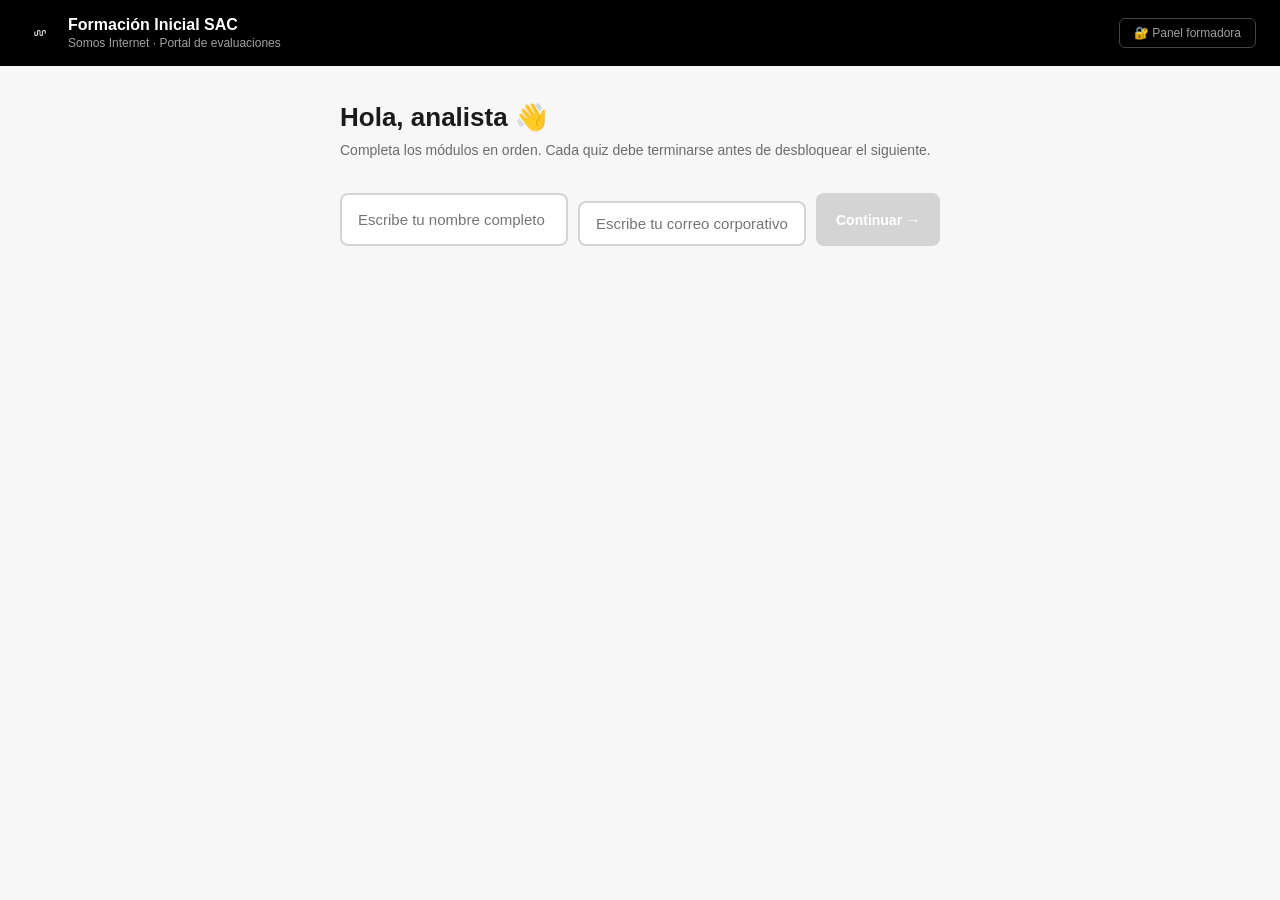
==== commit 672a0962: "Redirige la certificación SAC antigua al portal" ====
--- a/certificacion-sac.html
+++ b/certificacion-sac.html
@@ -3,629 +3,12 @@
 <head>
 <meta charset="UTF-8">
 <meta name="viewport" content="width=device-width, initial-scale=1.0">
-<title>Certificación SAC · Formación Inicial · Somos Internet</title>
-<link rel="stylesheet" href="quiz-styles.css">
-<style>
-  .cert-banner {
-    background: var(--black);
-    color: var(--white);
-    text-align: center;
-    padding: 10px 20px;
-    font-size: 12px;
-    font-weight: 600;
-    letter-spacing: 0.5px;
-  }
-  .cert-banner span { color: var(--gray-400); }
-  .approval-indicator {
-    display: flex;
-    align-items: center;
-    gap: 8px;
-    background: var(--white);
-    border: 1px solid var(--gray-200);
-    border-radius: 8px;
-    padding: 12px 16px;
-    margin-bottom: 20px;
-    font-size: 13px;
-  }
-  .approval-bar-wrap { flex: 1; height: 6px; background: var(--gray-200); border-radius: 3px; overflow: hidden; }
-  .approval-bar { height: 100%; background: var(--black); border-radius: 3px; transition: width 0.3s; }
-  .approval-bar.passing { background: var(--green); }
-  .approval-pct { font-family: 'Roboto Mono', monospace; font-size: 12px; font-weight: 700; min-width: 36px; text-align: right; }
-  .approval-target { font-size: 11px; color: var(--gray-400); white-space: nowrap; }
-</style>
+<title>Certificación SAC · Somos Internet</title>
+<meta http-equiv="refresh" content="0; url=index.html">
+<style>body{font-family:Roboto,Arial,sans-serif;display:flex;align-items:center;justify-content:center;min-height:100vh;margin:0;color:#111;text-align:center;padding:16px}a{color:#111}</style>
 </head>
 <body>
-
-<div class="cert-banner">CERTIFICACIÓN OFICIAL · <span>Meta mínima: 85% · Los resultados quedan registrados</span></div>
-
-<header class="site-header">
-  <div class="header-left">
-    <a href="index.html" class="header-back">← Portal</a>
-    <div class="header-divider"></div>
-    <span class="header-quiz-name">Certificación SAC · Día 4</span>
-  </div>
-  <div class="header-right" id="header-info"></div>
-</header>
-
-<!-- BIENVENIDA -->
-<div id="screen-welcome" class="screen active">
-  <div class="welcome-wrap">
-    <p class="welcome-tag">Certificación Oficial</p>
-    <h1 class="welcome-title">Evaluación Final SAC</h1>
-    <p class="welcome-desc">25 preguntas que cubren todos los contenidos del programa SAC: identidad, herramientas, facturación, trámites, procedimientos, retención, PQR y atención. Necesitas <strong>85% o más</strong> para aprobar y avanzar.</p>
-    <div class="info-chips">
-      <div class="chip"><div class="chip-label">Preguntas</div><div class="chip-value">25</div></div>
-      <div class="chip"><div class="chip-label">Aprobación</div><div class="chip-value">85% · 22/25</div></div>
-      <div class="chip"><div class="chip-label">Intentos</div><div class="chip-value">Ilimitados</div></div>
-      <div class="chip"><div class="chip-label">Registro</div><div class="chip-value">Automático</div></div>
-    </div>
-    <div class="form-field">
-      <label class="form-label" for="input-nombre">Nombre completo</label>
-      <input class="form-input" id="input-nombre" type="text" placeholder="Tu nombre completo" oninput="validateForm()">
-    </div>
-    <div class="form-field">
-      <label class="form-label" for="input-email">Correo corporativo</label>
-      <input class="form-input" id="input-email" type="email" placeholder="tu.nombre@somosinternet.co" oninput="validateForm()">
-      <span class="form-hint error-msg" id="email-error">El correo debe ser @somosinternet.co</span>
-    </div>
-    <button class="btn-primary" id="btn-start" onclick="iniciarQuiz()" disabled>Iniciar Certificación →</button>
-  </div>
-</div>
-
-<!-- QUIZ -->
-<div id="screen-quiz" class="screen">
-  <div class="quiz-wrap">
-    <div class="progress-header">
-      <span class="progress-text" id="prog-txt">Pregunta 1 de 25</span>
-      <span class="progress-score" id="prog-score">✓ 0 correctas</span>
-    </div>
-    <div class="progress-track"><div class="progress-fill" id="prog-fill" style="width:0%"></div></div>
-    <div class="approval-indicator">
-      <span class="approval-target">Meta 85%</span>
-      <div class="approval-bar-wrap"><div class="approval-bar" id="approval-bar" style="width:0%"></div></div>
-      <span class="approval-pct" id="approval-pct">0%</span>
-    </div>
-    <span class="nivel-pill" id="nivel-pill">🟡 Medio</span>
-    <div class="question-card">
-      <div class="q-eyebrow" id="q-num">Pregunta 1</div>
-      <div class="q-text" id="q-text"></div>
-    </div>
-    <div class="options" id="options-container"></div>
-    <div class="feedback-box" id="feedback">
-      <div class="fb-title" id="fb-title"></div>
-      <div class="fb-body" id="fb-body"></div>
-    </div>
-    <button class="btn-next" id="btn-next" onclick="siguientePregunta()">Siguiente pregunta →</button>
-  </div>
-</div>
-
-<!-- GUARDANDO -->
-<div id="screen-sending" class="screen">
-  <div class="sending-wrap">
-    <div class="spinner"></div>
-    <p style="font-size:16px;font-weight:700;">Guardando certificación...</p>
-    <p style="color:#9E9E9E;margin-top:8px;font-size:13px;">Un momento</p>
-  </div>
-</div>
-
-<!-- RESULTADOS -->
-<div id="screen-results" class="screen">
-  <div class="results-wrap">
-    <div class="score-block">
-      <div class="score-circle" id="score-circle">
-        <div class="score-pct" id="res-pct">0%</div>
-        <div class="score-frac" id="res-frac">0/25</div>
-      </div>
-      <div class="score-info">
-        <div class="score-name" id="res-name"></div>
-        <div class="score-status" id="res-status"></div>
-        <div class="score-msg" id="res-msg"></div>
-      </div>
-    </div>
-
-    <div class="nivel-breakdown">
-      <div class="nb-cell"><div class="nb-val facil" id="nb-facil">—</div><div class="nb-label">🟢 Fácil</div></div>
-      <div class="nb-cell"><div class="nb-val medio" id="nb-medio">—</div><div class="nb-label">🟡 Medio</div></div>
-      <div class="nb-cell"><div class="nb-val dificil" id="nb-dificil">—</div><div class="nb-label">🔴 Difícil</div></div>
-    </div>
-
-    <div class="cheat-alert" id="cheat-alert">
-      <strong>⚠ Actividad registrada durante la evaluación</strong>
-      <span id="cheat-detail"></span>
-    </div>
-
-    <div class="sync-msg" id="sync-msg"></div>
-
-    <div class="review-section">
-      <div class="review-title">Revisión de respuestas</div>
-      <div class="review-list" id="review-list"></div>
-    </div>
-
-    <button class="btn-retry" onclick="reiniciar()">Volver a intentar</button>
-    <button class="btn-portal" onclick="window.location.href='index.html'">← Volver al Portal</button>
-  </div>
-</div>
-
-<script src="quiz-engine.js"></script>
-<script>
-
-// ── 25 PREGUNTAS CERTIFICACIÓN SAC ──────────────────────────────
-// Cobertura: identidad (3) · herramientas (2) · planes (2) ·
-// facturación (3) · prorrateo (2) · estados del servicio (2) ·
-// trámites-traslado (2) · suspensión temporal (2) ·
-// cambio titular (1) · tickets-escalamientos (2) · retención (2) ·
-// PQR (2) · protección datos (1)
-const PREGUNTAS_CERT = [
-  // ── IDENTIDAD Y MARCA ────────────────────────────────────────
-  {
-    nivel: 'facil',
-    texto: '¿Cuáles son los tres diferenciadores principales de Somos frente a una Telco tradicional como Claro o Tigo?',
-    opciones: [
-      'Precios más bajos en todos los planes, cobertura nacional y servicio 24/7',
-      'Sin cláusula de permanencia, velocidades simétricas reales y 30 días de prueba gratuita',
-      'Fibra óptica propia, técnicos tercerizados y facturación digital',
-      'Atención 24/7, cobertura en todas las ciudades y sin límite de datos',
-    ],
-    correcta: 1,
-    explicacion: 'Los diferenciadores clave de Somos son: sin cláusula de permanencia (el cliente puede irse cuando quiera sin penalización), velocidades simétricas reales (misma velocidad de subida y bajada) y 30 días de prueba gratuita. Los técnicos son propios, no tercerizados.',
-  },
-  {
-    nivel: 'facil',
-    texto: '¿Qué tipo de cliente es considerado B2B VIP en Somos?',
-    opciones: [
-      'Cualquier empresa que pague con NIT, sin importar el monto',
-      'El cliente que tiene exactamente 10 servicios activos simultáneos',
-      'Un cliente que cumple uno o más criterios: múltiples servicios, NIT madre/hijos, facturación significativa, múltiples sedes o cuenta estratégica con KAM asignado',
-      'Solo los clientes de grandes corporaciones con más de 500 empleados',
-    ],
-    correcta: 2,
-    explicacion: 'B2B VIP no tiene un criterio único — puede cumplir uno o varios: múltiples servicios activos, estructura NIT madre/hijos, facturación mensual significativa, múltiples sedes, cuenta estratégica o con KAM asignado. No es un número fijo de servicios ni un tamaño mínimo de empresa.',
-  },
-  {
-    nivel: 'medio',
-    texto: 'El protocolo de validación de identidad establece que hay 3 datos obligatorios. ¿Cuáles son y en qué momento se documenta que la validación fue exitosa?',
-    opciones: [
-      'Nombre, documento y correo. Se documenta después de gestionar el caso.',
-      'Nombre completo del titular, número de documento registrado en Artemis y teléfono de contacto. Se documenta ANTES de gestionar cualquier acción.',
-      'Nombre, documento y dirección del servicio. Se documenta solo si el cliente lo solicita.',
-      'Nombre, correo y número de cuenta. Se documenta al cerrar la interacción.',
-    ],
-    correcta: 1,
-    explicacion: 'Los 3 datos obligatorios son: nombre completo del titular, documento de identidad registrado en Artemis y teléfono de contacto. La documentación en Artemis de que la validación fue exitosa se hace ANTES de gestionar — no al final. Si no se documenta, el proceso no es válido.',
-  },
-  // ── HERRAMIENTAS ─────────────────────────────────────────────
-  {
-    nivel: 'facil',
-    texto: '¿Cuál es la función específica de cada herramienta? Artemis · Selene · Wompi · Voxiplant',
-    opciones: [
-      'Artemis = pagos · Selene = CRM · Wompi = chats · Voxiplant = monitoreo red',
-      'Artemis = CRM y facturación · Selene = chats WhatsApp · Wompi = pasarela de pago · Voxiplant = plataforma de llamadas',
-      'Artemis = CRM y facturación · Selene = llamadas · Wompi = tickets · Voxiplant = chats',
-      'Artemis = monitoreo · Selene = CRM · Wompi = facturación · Voxiplant = pagos',
-    ],
-    correcta: 1,
-    explicacion: 'Artemis es el CRM y sistema de facturación (perfiles, estados, trámites). Selene centraliza los chats de WhatsApp. Wompi es la pasarela de pago principal para verificar y localizar pagos. Voxiplant es la plataforma de llamadas.',
-  },
-  {
-    nivel: 'medio',
-    texto: 'Un cliente dice que pagó hace 3 días y no puede navegar. Al buscar en Wompi no aparece ningún pago reciente con su documento. ¿Cuál es el proceso correcto?',
-    opciones: [
-      'Reconectar el servicio porque el cliente dice que pagó y la buena fe es suficiente',
-      'Decirle que el pago no existe y que debe volver a pagar para reconectar',
-      'Buscar también en PayU (pasarela legacy), y si tampoco aparece, crear un ticket de verificación de pago con todos los datos del cliente e informarle el tiempo de respuesta del Back Office',
-      'Pedirle el comprobante de pago y reconectar inmediatamente si lo envía',
-    ],
-    correcta: 2,
-    explicacion: 'El proceso es: 1) Buscar en Wompi (pasarela actual). 2) Si no aparece, buscar en PayU (pasarela legacy para pagos anteriores). 3) Si tampoco aparece, crear ticket de verificación de pago — nunca reconectar sin verificación en el sistema, pero tampoco pedirle que vuelva a pagar sin confirmar primero.',
-  },
-  // ── PLANES ──────────────────────────────────────────────────
-  {
-    nivel: 'facil',
-    texto: 'Un cliente vive en un edificio estrato 5 y quiere el plan PRO 2.0. ¿Cuánto paga y qué incluye?',
-    opciones: [
-      '$100.000/mes · hasta 2 Gbps · routers ilimitados · equipo Orb · soporte VIP 24/7',
-      '$120.000/mes · hasta 2 Gbps · routers ilimitados · equipo Orb · soporte VIP 24/7',
-      '$120.000/mes · hasta 1 Gbps · hasta 2 routers · sin Orb · soporte 24/7 estándar',
-      '$100.000/mes · hasta 2 Gbps · hasta 2 routers · equipo Orb · soporte VIP 24/7',
-    ],
-    correcta: 1,
-    explicacion: 'Para estratos 4, 5 y 6 el plan PRO 2.0 cuesta $120.000/mes (IVA incluido). Incluye: hasta 2 Gbps, puntos cableados ilimitados, routers ilimitados, equipo Orb y soporte VIP 24/7. Los $100.000 son para estratos 1, 2 y 3.',
-  },
-  {
-    nivel: 'medio',
-    texto: 'Un cliente con el plan "PRO 750 megas" llama preguntando si puede renovar ese plan. ¿Qué le dices?',
-    opciones: [
-      'Que sí puede renovar el plan porque es un cliente activo',
-      'Que ese plan ya no está vigente — no se puede contratar ni renovar, aunque clientes activos pueden mantenerlo si ya lo tienen',
-      'Que debe actualizar obligatoriamente al PRO 2.0',
-      'Que debe comunicarse con el área comercial para tramitar la renovación',
-    ],
-    correcta: 1,
-    explicacion: 'El plan PRO 750 megas está en la lista de planes no vigentes. No se puede contratar ni renovar. Si el cliente ya lo tiene activo, puede mantenerlo, pero no puede ser re-contratado. Es importante explicarlo correctamente sin generar alarma ni forzar un cambio de plan.',
-  },
-  // ── FACTURACIÓN ─────────────────────────────────────────────
-  {
-    nivel: 'facil',
-    texto: '¿Qué diferencia hay entre la facturación automática y la manual en Somos?',
-    opciones: [
-      'La automática es para clientes PRO y la manual para clientes Essential',
-      'La automática genera el link de pago por sistema y lo envía 10 días antes del vencimiento. La manual es para clientes especiales como B2B VIP: Finanzas genera la factura electrónica y el cliente paga directamente a una cuenta bancaria',
-      'Ambas son iguales — la diferencia es solo el canal por el que llega al cliente (correo vs WhatsApp)',
-      'La automática aplica cuando el cliente tiene domiciliación bancaria y la manual cuando paga en efectivo',
-    ],
-    correcta: 1,
-    explicacion: 'La facturación automática genera el link de pago por sistema y lo envía 10 días antes del vencimiento. La manual es para clientes especiales (B2B VIP): Finanzas genera la factura electrónica y el cliente paga directamente a una cuenta bancaria. El analista no crea pre-invoice para clientes B2B VIP — escala al BPO si no encuentran la factura en Wompi.',
-  },
-  {
-    nivel: 'medio',
-    texto: 'Un cliente B2B VIP llama diciendo que no recibió su factura del mes. ¿Qué hace el analista?',
-    opciones: [
-      'Crear un pre-invoice desde Artemis y enviárselo por WhatsApp',
-      'Buscar la factura en Wompi y enviársela si está disponible. Si no aparece en Wompi, escalar al BPO — no crear pre-invoice para estos clientes',
-      'Transferirlo al área comercial porque los B2B VIP tienen ejecutivo asignado',
-      'Reenviarle el link de pago automático que el sistema genera',
-    ],
-    correcta: 1,
-    explicacion: 'Para B2B VIP: 1) Buscar en Wompi si está disponible. 2) Si no aparece, escalar al BPO. NO se crea pre-invoice para clientes B2B VIP — ese proceso aplica solo para clientes B2C. Los B2B VIP tienen facturación manual gestionada por Finanzas.',
-  },
-  {
-    nivel: 'medio',
-    texto: '¿Cuándo se envía el link de pago al cliente y cómo se hace correctamente?',
-    opciones: [
-      'Siempre que el cliente lo pide, se genera desde Wompi y se envía por WhatsApp personal del analista',
-      'Solo cuando el cliente no ha recibido el link automático. Se verifica primero en Artemis que el automático no llegó, se confirma el canal registrado y se reenvía desde Artemis por canal oficial',
-      'El link se envía automáticamente todos los días 1 del mes sin intervención del analista',
-      'Se envía siempre por correo electrónico 30 días antes del vencimiento',
-    ],
-    correcta: 1,
-    explicacion: 'El link de pago solo se reenvía cuando el automático no llegó. El proceso: 1) Verificar en Artemis que el link automático fue enviado y no llegó. 2) Confirmar el número de WhatsApp o correo registrado. 3) Reenviar desde Artemis por canal oficial. Nunca por canales personales del analista.',
-  },
-  // ── PRORRATEO ───────────────────────────────────────────────
-  {
-    nivel: 'medio',
-    texto: 'CASO\n\nAndrés Torres dice: "Me cobraron $87.000 este mes pero mi plan Essential (estrato 1-3) es de $63.000. ¿Por qué me cobraron más?"\n\nEl servicio se activó el día 14 del mes. ¿Cuál es la explicación correcta?',
-    opciones: [
-      'Hubo un error en el sistema — se debe escalar a Cobranzas para que lo corrijan',
-      'Le aplicaron un descuento por ser cliente nuevo que solo aplica el primer mes',
-      'El cobro corresponde a un prorrateo: $63.000 ÷ 30 días = $2.100/día × ~17 días activos desde el día 14 = ~$35.700, más el mes siguiente adelantado. Eso no suma $87.000 — hay que revisar si hay otro cargo adicional',
-      'Es el cobro proporcional a los días de servicio activo desde el día 14 hasta el final del ciclo',
-    ],
-    correcta: 3,
-    explicacion: '$63.000 ÷ 30 días = $2.100/día. Con activación el día 14, tuvo ~17 días activos: 17 × $2.100 ≈ $35.700. La factura de $87.000 no corresponde solo al prorrateo del plan — hay que revisar qué otros servicios o cargos adicionales están incluidos. La respuesta D es la más correcta conceptualmente aunque debe complementarse con una revisión.',
-  },
-  {
-    nivel: 'dificil',
-    texto: 'Un cliente con plan Essential ($75.000/mes, estrato 4) activó un TV Box adicional ($10.000/mes) hace 20 días, con ciclo de facturación de 30 días. ¿Cuánto aprox. incluye la próxima factura por concepto del TV Box?',
-    opciones: [
-      '$10.000 — el mes completo del TV Box',
-      '$6.667 — solo el prorrateo de 20 días ya consumidos',
-      '$16.667 — el prorrateo de 20 días ($6.667) más el mes recurrente adelantado ($10.000)',
-      '$20.000 — cobro doble por política de activación tardía',
-    ],
-    correcta: 2,
-    explicacion: '$10.000 ÷ 30 días = $333/día. Prorrateo de 20 días = $333 × 20 = $6.667. Más el mes recurrente adelantado de $10.000. Total por TV Box = ~$16.667. Esto es normal y se explica al cliente como el ajuste para alinear el TV Box con la fecha de corte de su cuenta.',
-  },
-  // ── ESTADOS DEL SERVICIO ─────────────────────────────────────
-  {
-    nivel: 'facil',
-    texto: '¿Cuál es la diferencia fundamental entre un servicio en estado "Congelado" y uno en estado "Suspendido"?',
-    opciones: [
-      'Congelado = sin internet pero sigue facturando. Suspendido = sin internet y sin facturación',
-      'Congelado = suspensión temporal voluntaria del cliente con factura congelada y fecha de reactivación definida. Suspendido = corte por mora que se reactiva al verificar el pago',
-      'Ambos significan que el cliente no tiene internet — la diferencia es solo administrativa',
-      'Congelado = traslado en proceso. Suspendido = cancelación definitiva',
-    ],
-    correcta: 1,
-    explicacion: 'Congelado = el cliente pidió voluntariamente pausar el servicio por un período definido (30-60 días). La factura se congela — no hay cobro durante ese tiempo. Se reactiva automáticamente en la fecha acordada. Suspendido = corte por falta de pago (mora). Se reactiva al verificar el pago en el sistema. Confundirlos es uno de los errores más comunes y tiene impacto directo en la gestión.',
-  },
-  {
-    nivel: 'medio',
-    texto: 'Un servicio aparece como "Retirado" en Artemis. El cliente llama diciendo que canceló hace 3 meses pero ahora quiere volver a contratar. ¿Qué pasa?',
-    opciones: [
-      'Se puede reconectar el servicio directamente desde Artemis sin trámite adicional',
-      'El estado Retirado significa cancelación definitiva — requiere un nuevo proceso de instalación completo, no una simple reactivación',
-      'Se puede reactivar pagando la deuda pendiente si la hay',
-      'El servicio Retirado se puede reconectar dentro de los 6 meses siguientes a la cancelación',
-    ],
-    correcta: 1,
-    explicacion: 'El estado Retirado es cancelación definitiva — el servicio fue desinstalado. No se puede reconectar como una simple reactivación. Requiere un proceso nuevo de instalación completo, como si fuera un cliente nuevo. Esto es diferente a Suspendido (que sí se reactiva con el pago) o Congelado (que se reactiva automáticamente).',
-  },
-  // ── TRASLADO ─────────────────────────────────────────────────
-  {
-    nivel: 'medio',
-    texto: '¿Cuáles son los dos requisitos MÁS IMPORTANTES a verificar antes de poder gestionar un traslado de servicio?',
-    opciones: [
-      'Que el cliente tenga más de 3 meses de antigüedad y que su plan sea el más reciente',
-      'Que la suscripción esté en estado ACTIVO y que exista cobertura de Somos en la nueva dirección',
-      'Que el cliente esté al día en pagos y que la nueva dirección esté en la misma ciudad',
-      'Que no haya visitas técnicas pendientes y que el cliente firme una nueva cláusula',
-    ],
-    correcta: 1,
-    explicacion: 'Los dos requisitos fundamentales para un traslado son: 1) Suscripción en estado ACTIVO — si está Suspendida, el cliente debe normalizar su cuenta primero. 2) Cobertura en la nueva dirección — se verifica en Artemis desde el menú Expansión > Sites. Sin estos dos, no se puede proceder con el traslado.',
-  },
-  {
-    nivel: 'dificil',
-    texto: 'Al gestionar un traslado, el sistema muestra que el nuevo edificio es estrato 3 pero el cliente venía pagando $120.000/mes (PRO 2.0, estrato 4-6). ¿Qué debe hacer el analista?',
-    opciones: [
-      'Crear el traslado con el mismo precio porque el cliente ya es cliente activo',
-      'Informar al cliente que el plan y su valor pueden ajustarse según el estrato socioeconómico del nuevo edificio y explicarle el nuevo precio ($100.000/mes para PRO 2.0 en estrato 1-3) antes de confirmar el traslado',
-      'Cancelar el traslado porque no se pueden gestionar cambios de precio simultáneos con traslados',
-      'Aplicar el nuevo precio directamente sin consultar al cliente porque es un ajuste automático del sistema',
-    ],
-    correcta: 1,
-    explicacion: 'El analista debe informar proactivamente al cliente que el precio puede cambiar según el estrato del nuevo edificio. En este caso, el PRO 2.0 en estrato 3 cuesta $100.000/mes (vs $120.000/mes actual). Se informa antes de confirmar — no se aplica sin consultar, pero tampoco se bloquea el traslado por eso.',
-  },
-  // ── SUSPENSIÓN TEMPORAL ──────────────────────────────────────
-  {
-    nivel: 'medio',
-    texto: 'Un cliente pide suspender su servicio por 45 días a partir de mañana porque se va de viaje. La suscripción está activa y ya pagó varias facturas. ¿Cuándo inicia realmente la suspensión?',
-    opciones: [
-      'Mañana, como el cliente lo pidió',
-      'En la próxima fecha de corte — la suspensión siempre inicia en la próxima fecha de corte, no en la fecha de solicitud',
-      'El mismo día que se crea la solicitud en Artemis',
-      'En la fecha que el analista defina según disponibilidad del sistema',
-    ],
-    correcta: 1,
-    explicacion: 'La suspensión temporal SIEMPRE inicia en la próxima fecha de corte, independientemente de la fecha en que se solicite. Esto es una regla sin excepción que debe comunicarse al cliente claramente al momento de gestionar la solicitud para evitar malentendidos.',
-  },
-  {
-    nivel: 'dificil',
-    texto: 'CASO\n\nCarlos Jiménez usó una suspensión temporal de 30 días en febrero. Ahora en noviembre quiere suspender nuevamente por 60 días. La suscripción está activa y facturable.\n\n¿La solicitud procede?',
-    opciones: [
-      'Sí — han pasado más de 6 meses desde la última suspensión',
-      'No — la suspensión temporal solo puede usarse una vez por año y ya fue utilizada en el mismo año calendario',
-      'Sí — pero solo puede pedir 30 días porque ya usó 30 días del cupo anual de 60',
-      'Depende — si el formador aprueba, se puede hacer una excepción',
-    ],
-    correcta: 1,
-    explicacion: 'La suspensión temporal es un beneficio que solo puede utilizarse UNA VEZ POR AÑO. Carlos ya usó su cupo en febrero del mismo año. Aunque ahora quiere suspender en noviembre, y aunque han pasado varios meses, sigue siendo el mismo año. La solicitud no procede y debe informársele correctamente.',
-  },
-  // ── CAMBIO DE TITULARIDAD ────────────────────────────────────
-  {
-    nivel: 'dificil',
-    texto: 'CASO\n\nSofia Herrera llama diciendo que su mamá (titular del servicio) falleció hace un mes y quiere poner el servicio a su nombre. No tiene ningún tipo de contacto posible con la titular anterior.\n\n¿Cuál es la acción correcta?',
-    opciones: [
-      'Actualizar el nombre en Artemis inmediatamente por razones humanitarias',
-      'El trámite normal de cambio de titularidad no aplica porque el titular no puede autorizar. Escalar el caso a Back Office o área legal especificando la situación, ya que requiere tratamiento especial con documentación de sucesión o equivalente',
-      'Cancelar el servicio de la mamá e iniciar una nueva instalación a nombre de Sofía',
-      'Negarse a gestionar porque sin autorización del titular nunca se puede hacer nada',
-    ],
-    correcta: 1,
-    explicacion: 'Este es un caso especial — el titular no puede dar autorización porque falleció. El proceso estándar de cambio de titularidad no aplica directamente. El analista debe escalar a Back Office o área legal especificando la situación para que se gestione con la documentación apropiada (documento de defunción, etc.). No se actualiza en Artemis directamente, pero tampoco se niega el servicio sin orientar al cliente.',
-  },
-  // ── TICKETS Y ESCALAMIENTOS ──────────────────────────────────
-  {
-    nivel: 'medio',
-    texto: '¿Cuál es la información obligatoria que debe tener un ticket antes de enviarlo a Back Office?',
-    opciones: [
-      'Nombre del cliente y descripción breve del problema',
-      'Número de cuenta · Descripción del caso en hechos concretos · Historial de contactos previos · Lo que el cliente espera como solución',
-      'Número de caso, nombre del analista y fecha de creación',
-      'Solo el número de cuenta y el tipo de ticket',
-    ],
-    correcta: 1,
-    explicacion: 'Un ticket incompleto genera un retraso porque Back Office lo devuelve. Los 4 datos obligatorios son: número de cuenta, descripción en hechos concretos (no opiniones ni interpretaciones), historial de contactos previos y lo que el cliente espera como solución. Sin esta información, el BO no puede gestionar.',
-  },
-  {
-    nivel: 'dificil',
-    texto: 'CASO\n\nUn cliente necesita urgente un link de pago manual porque el sistema no lo generó. Ya pasaron las 3:00 PM y el Back Office cierra a las 5:00 PM. El analista crea el ticket pero no coloca el monto ni el canal de envío porque "eso lo sabe el BO".\n\n¿Qué problema genera esto?',
-    opciones: [
-      'Ninguno — el BO tiene acceso a Artemis y puede ver toda la información del cliente',
-      'El ticket será devuelto por información incompleta. El BO necesita el monto y el canal explícitos en el ticket — si se devuelve fuera de horario, el cliente sigue sin poder pagar. El error está en el analista, no en el BO',
-      'El BO puede asumir el canal por defecto (WhatsApp) y gestionar con el monto de la última factura',
-      'No es un error grave porque los tickets urgentes tienen prioridad automática',
-    ],
-    correcta: 1,
-    explicacion: 'Esta es exactamente la situación de error crítico en tickets de link manual. El BO NECESITA el monto y el canal explícitos — no los asume ni los busca. Un ticket incompleto se devuelve. Si se devuelve tarde, el cliente no puede pagar ese día. La responsabilidad es del analista que creó el ticket incompleto.',
-  },
-  // ── RETENCIÓN ────────────────────────────────────────────────
-  {
-    nivel: 'medio',
-    texto: 'Un cliente dice que se quiere ir porque Claro le ofrece lo mismo más barato. ¿Cuál es la secuencia correcta de acciones en retención?',
-    opciones: [
-      'Ofrecerle inmediatamente un 20% de descuento para retenerlo antes de que cuelgue',
-      'Identificar la causa raíz escuchando sin interrumpir → responder con diferenciadores de Somos (velocidades simétricas, sin permanencia, 30 días gratis, técnicos propios) → solo si persiste, escalar a ofertas según protocolo',
-      'Transferirlo al área de Retención porque ese caso supera las competencias del analista de PQR',
-      'Decirle que Claro tiene mala calidad y convencerlo de que Somos es mejor sin escuchar su motivo real',
-    ],
-    correcta: 1,
-    explicacion: 'El protocolo de retención es escalonado: primero escuchar para identificar la causa raíz, luego responder con los diferenciadores reales de Somos, y solo si el cliente persiste, escalar a ofertas concretas. El 50% de descuento jamás es la primera oferta. No se invalida lo que ofrece la competencia sin primero entender por qué el cliente quiere irse.',
-  },
-  // ── PQR ─────────────────────────────────────────────────────
-  {
-    nivel: 'medio',
-    texto: '¿Cuándo se debe abrir un formulario de PQR y cuál es el tiempo de respuesta que se le da al cliente?',
-    opciones: [
-      'Siempre que el cliente llama. Tiempo de respuesta: 5 días hábiles',
-      'Solo cuando el cliente exige una corrección formal o deja constancia de una insatisfacción. Tiempo: 15 días hábiles. Se entrega el CUN como constancia del radicado',
-      'Solo para quejas por facturación. Tiempo: 30 días calendario',
-      'Cuando el analista considera que el caso es complejo. No hay tiempo fijo de respuesta',
-    ],
-    correcta: 1,
-    explicacion: 'PQR se abre cuando el cliente exige corrección de algo o formaliza una insatisfacción — no para consultas informativas simples. El tiempo de respuesta es 15 días hábiles. El CUN es obligatorio: es la constancia del radicado que debe entregarse al cliente y registrarse en Artemis. Sin CUN, el caso no existe en el sistema.',
-  },
-  {
-    nivel: 'dificil',
-    texto: 'Al llenar el formulario de PQR, el cliente dice literalmente: "Es que el internet siempre me falla y ya estoy muy cansado de tanto inconveniente con esta empresa". ¿Cómo se escribe en el campo descripción del formulario?',
-    opciones: [
-      '"El cliente reporta intermitencia en el servicio de internet y expresa inconformidad con la calidad del servicio"',
-      '"El cliente dice que el internet siempre le falla y que está muy cansado de tantos inconvenientes con la empresa" — se transcribe TAL CUAL lo dice el cliente, sin modificar ni interpretar',
-      '"Se evidencia problema técnico recurrente con posible causa en el nodo del edificio"',
-      '"Cliente insatisfecho por fallas técnicas — se requiere revisión prioritaria por parte del área de Soporte"',
-    ],
-    correcta: 1,
-    explicacion: 'El campo descripción del formulario de PQR debe transcribirse TAL CUAL lo dice el cliente — sin modificar, sin interpretar, sin usar lenguaje técnico que el cliente no usó. Esto es una regla crítica del proceso PQR. Las opciones A, C y D son interpretaciones o reescrituras del analista, lo cual no está permitido.',
-  },
-  // ── PROTECCIÓN DE DATOS ──────────────────────────────────────
-  {
-    nivel: 'dificil',
-    texto: 'Un cliente pide el teléfono de su vecino del apto 502 que también tiene Somos, para devolverle un router prestado. ¿Qué haces?',
-    opciones: [
-      'Buscar al vecino en Artemis y compartir el teléfono ya que es para algo positivo',
-      'Pedirle el nombre del vecino, verificar si es cliente y compartir solo el teléfono si coincide',
-      'Explicarle que bajo ninguna circunstancia se comparten datos de un cliente con otro tercero (Ley 1581 de 2012) y sugerirle una alternativa para contactar a su vecino por otros medios',
-      'Transferir la solicitud al área legal para que ellos decidan si procede',
-    ],
-    correcta: 2,
-    explicacion: 'Bajo ninguna circunstancia se comparten datos personales de un cliente con un tercero, sin importar el motivo. La Ley 1581 de 2012 (Ley de Protección de Datos) lo prohíbe sin autorización expresa del titular. El analista debe explicarlo con claridad y sugerir una alternativa (contactar directamente al vecino en persona, por ejemplo).',
-  },
-];
-
-// ── Instancia del motor ─────────────────────────────────────────
-const quiz = new SomosQuiz({
-  title: 'Certificación SAC',
-  quizId: 'certificacion_sac_dia4',
-  minApproval: 85,
-  preguntas: PREGUNTAS_CERT,
-  shuffleQuestions: true,
-  shuffleOptions: false,
-  trackCheating: true,
-});
-
-// ── Validación y flujo ──────────────────────────────────────────
-function validateForm() {
-  const nombre = document.getElementById('input-nombre').value.trim();
-  const email = document.getElementById('input-email').value.trim();
-  const emailOk = /^[a-zA-Z0-9._%+-]+@somosinternet\.co$/i.test(email);
-  const emailInput = document.getElementById('input-email');
-  const emailError = document.getElementById('email-error');
-  if (email.length > 5 && !emailOk) { emailInput.classList.add('error'); emailError.style.display = 'block'; }
-  else { emailInput.classList.remove('error'); emailError.style.display = 'none'; }
-  document.getElementById('btn-start').disabled = !(nombre.length >= 3 && emailOk);
-}
-
-function showScreen(id) {
-  document.querySelectorAll('.screen').forEach(s => s.classList.remove('active'));
-  document.getElementById(id).classList.add('active');
-  window.scrollTo(0, 0);
-}
-
-function iniciarQuiz() {
-  const nombre = document.getElementById('input-nombre').value.trim();
-  const email = document.getElementById('input-email').value.trim();
-  quiz.start(nombre, email);
-  document.getElementById('header-info').textContent = nombre;
-  showScreen('screen-quiz');
-  renderPregunta();
-  quiz.markQuestionStart();
-}
-
-function updateApprovalBar() {
-  const total = quiz.preguntasActivas.length;
-  const remaining = total - quiz.current;
-  const maxPossible = quiz.score + remaining;
-  const currentPct = quiz.current > 0 ? Math.round((quiz.score / quiz.current) * 100) : 0;
-  const bar = document.getElementById('approval-bar');
-  const pctEl = document.getElementById('approval-pct');
-  if (quiz.current > 0) {
-    pctEl.textContent = currentPct + '%';
-    bar.style.width = Math.min(currentPct, 100) + '%';
-    bar.className = 'approval-bar' + (currentPct >= 85 ? ' passing' : '');
-  }
-}
-
-function renderPregunta() {
-  const q = quiz.preguntasActivas[quiz.current];
-  const total = quiz.preguntasActivas.length;
-  const pct = Math.round((quiz.current / total) * 100);
-  document.getElementById('prog-fill').style.width = pct + '%';
-  document.getElementById('prog-txt').textContent = `Pregunta ${quiz.current + 1} de ${total}`;
-  document.getElementById('prog-score').textContent = `✓ ${quiz.score} correctas`;
-  const pill = document.getElementById('nivel-pill');
-  pill.textContent = nivelLabel(q.nivel);
-  pill.className = 'nivel-pill ' + nivelBadgeClass(q.nivel);
-  document.getElementById('q-num').textContent = `Pregunta ${quiz.current + 1}`;
-  document.getElementById('q-text').textContent = q.texto;
-  const container = document.getElementById('options-container');
-  container.innerHTML = '';
-  const letters = ['A', 'B', 'C', 'D'];
-  q.opciones.forEach((op, i) => {
-    const div = document.createElement('div');
-    div.className = 'option';
-    div.innerHTML = `<span class="opt-letter">${letters[i]}</span><span>${op}</span>`;
-    div.onclick = () => seleccionar(i);
-    container.appendChild(div);
-  });
-  document.getElementById('feedback').style.display = 'none';
-  document.getElementById('btn-next').style.display = 'none';
-  updateApprovalBar();
-}
-
-function seleccionar(idx) {
-  const result = quiz.answer(idx);
-  const opts = document.querySelectorAll('.option');
-  opts.forEach(o => { o.classList.add('disabled'); o.onclick = null; });
-  opts[idx].classList.add(result.isCorrect ? 'correct' : 'wrong');
-  if (!result.isCorrect) opts[result.correcta].classList.add('correct');
-  const fb = document.getElementById('feedback');
-  const title = document.getElementById('fb-title');
-  fb.className = 'feedback-box ' + (result.isCorrect ? 'correct' : 'wrong');
-  title.className = 'fb-title ' + (result.isCorrect ? 'correct' : 'wrong');
-  title.textContent = result.isCorrect ? '✅ ¡Correcto!' : '❌ Incorrecto';
-  document.getElementById('fb-body').textContent = result.explicacion;
-  fb.style.display = 'block';
-  document.getElementById('prog-score').textContent = `✓ ${quiz.score} correctas`;
-  const btn = document.getElementById('btn-next');
-  btn.textContent = quiz.current < quiz.preguntasActivas.length - 1 ? 'Siguiente pregunta →' : 'Ver resultados →';
-  btn.style.display = 'block';
-}
-
-function siguientePregunta() {
-  quiz.next();
-  if (quiz.current < quiz.preguntasActivas.length) { renderPregunta(); quiz.markQuestionStart(); }
-  else terminar();
-}
-
-async function terminar() {
-  showScreen('screen-sending');
-  const saved = await quiz.save();
-  mostrarResultados(saved);
-}
-
-function mostrarResultados(saved) {
-  const r = quiz.getResults();
-  const approved = r.pct >= 85;
-  document.getElementById('res-pct').textContent = r.pct + '%';
-  document.getElementById('res-frac').textContent = r.score + '/' + r.total;
-  document.getElementById('res-name').textContent = quiz.userName;
-  const circle = document.getElementById('score-circle');
-  circle.className = 'score-circle ' + (approved ? 'approved' : 'failed');
-  const status = document.getElementById('res-status');
-  status.className = 'score-status ' + (approved ? 'approved' : 'failed');
-  status.textContent = approved ? '✅ CERTIFICACIÓN APROBADA' : '❌ NO APROBADO — Refuerzo requerido';
-  document.getElementById('res-msg').textContent = resultMessage(r.pct, 85);
-  ['facil', 'medio', 'dificil'].forEach(n => {
-    const el = document.getElementById('nb-' + n);
-    el.textContent = r.byNivel[n] ? r.byNivel[n].correct + '/' + r.byNivel[n].total : '—';
-  });
-  if (r.tabSwitches > 0 || r.focusLosses > 1) {
-    const al = document.getElementById('cheat-alert');
-    al.style.display = 'block';
-    document.getElementById('cheat-detail').textContent = `Cambios de pestaña: ${r.tabSwitches} · Pérdidas de foco: ${r.focusLosses}. Esta información quedó registrada con el resultado.`;
-  }
-  const syncEl = document.getElementById('sync-msg');
-  syncEl.style.display = 'block';
-  syncEl.className = 'sync-msg ' + (saved ? 'sync-ok' : 'sync-fail');
-  syncEl.textContent = saved ? '✅ Certificación registrada correctamente.' : '⚠ No se pudo registrar automáticamente. Informa tu puntaje al formador: ' + r.pct + '%';
-  const list = document.getElementById('review-list');
-  list.innerHTML = '';
-  quiz.userAnswers.forEach((a, i) => {
-    const div = document.createElement('div');
-    div.className = 'review-item ' + (a.correcto ? 'ok' : 'fail');
-    const qShort = a.pregunta.split('\n')[0].substring(0, 90) + (a.pregunta.length > 90 ? '…' : '');
-    div.innerHTML = `<div class="ri-q">${a.correcto ? '✅' : '❌'} P${i + 1}: ${qShort}</div>
-      ${!a.correcto ? `<div class="ri-answer">Tu respuesta: ${a.respuestaTxt}</div><div class="ri-answer">Respuesta correcta: ${a.correctaTxt}</div><div class="ri-exp">${a.explicacion}</div>` : ''}`;
-    list.appendChild(div);
-  });
-  showScreen('screen-results');
-}
-
-function reiniciar() {
-  document.getElementById('input-nombre').value = '';
-  document.getElementById('input-email').value = '';
-  document.getElementById('btn-start').disabled = true;
-  showScreen('screen-welcome');
-}
-</script>
+<p>La Certificación SAC ahora está en el portal de formación.<br>Te estamos llevando allá… Si no pasa nada, <a href="index.html">entra aquí</a>.</p>
+<script>location.replace('index.html');</script>
 </body>
 </html>
